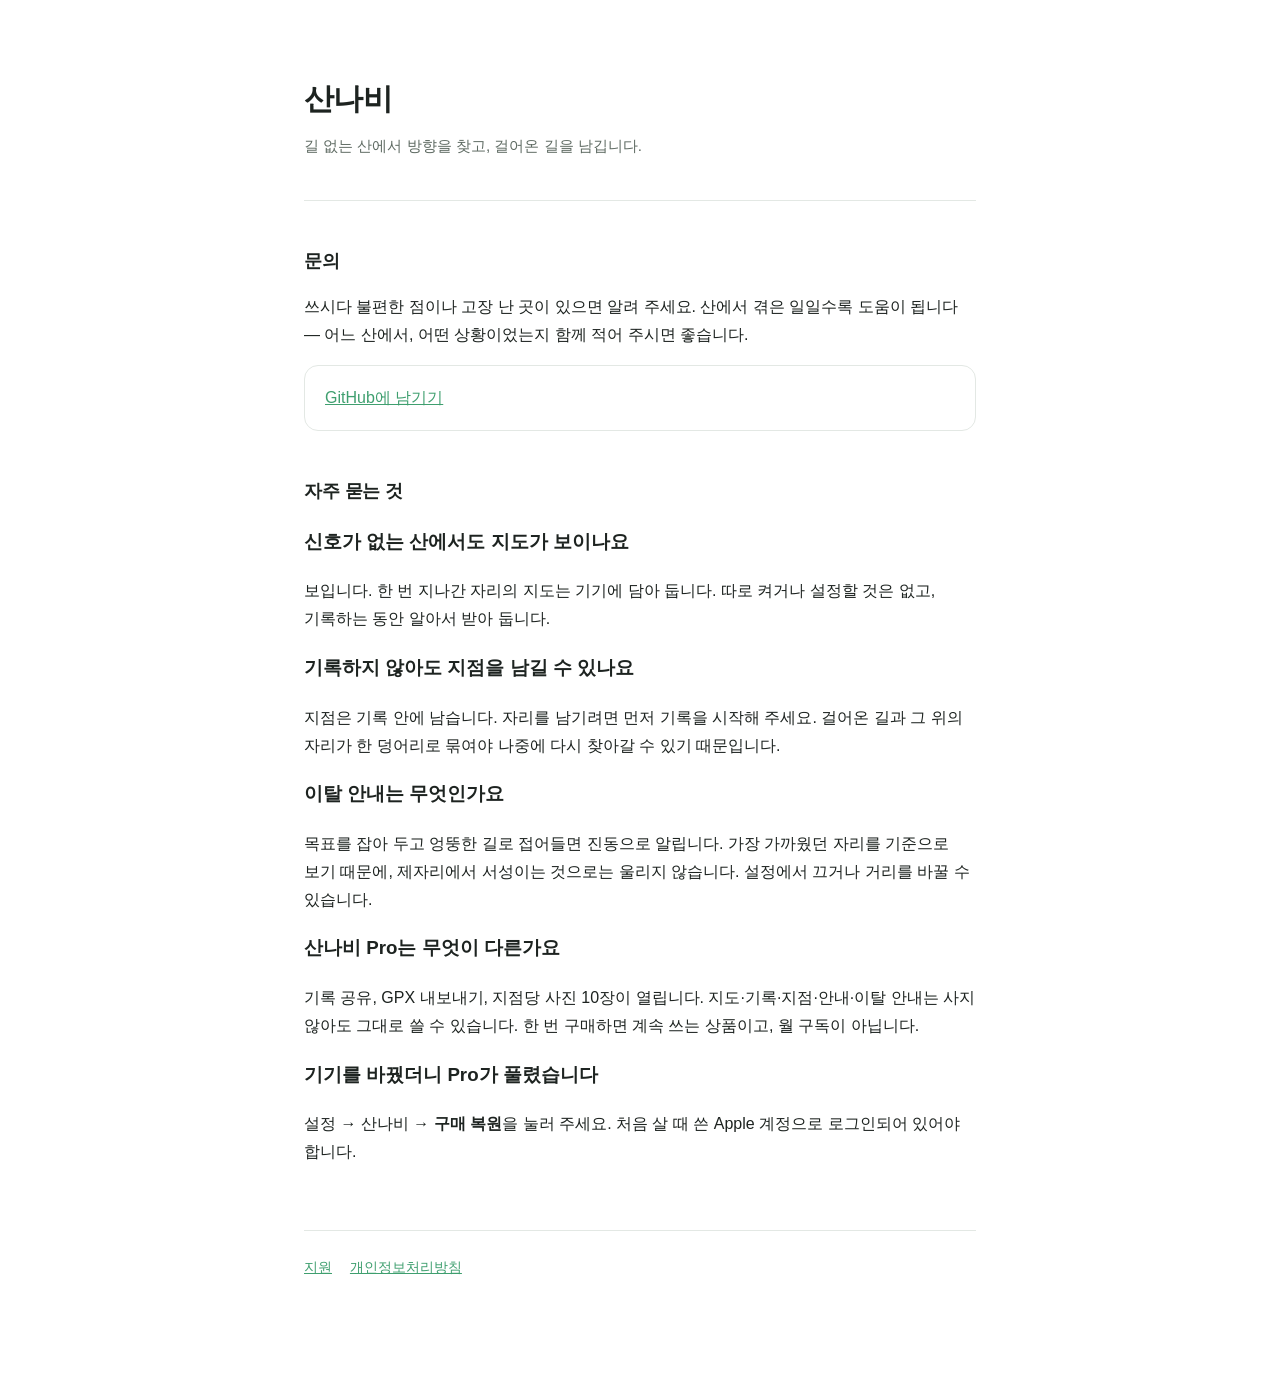
==== index.html @ 40bd8b4b "문서: 뿌리로 옮기고 Jekyll 끄기 Pages 가 /docs 가 아니라 뿌리를 보고 있어서 README.md 가 대문이 되고, privacy.html 과 style.css 는 " ====
<!doctype html>
<html lang="ko">
<head>
<meta charset="utf-8">
<meta name="viewport" content="width=device-width, initial-scale=1">
<title>산나비 지원</title>
<link rel="stylesheet" href="style.css">
</head>
<body>
<main>
  <header>
    <h1>산나비</h1>
    <p>길 없는 산에서 방향을 찾고, 걸어온 길을 남깁니다.</p>
  </header>

  <h2>문의</h2>
  <p>
    쓰시다 불편한 점이나 고장 난 곳이 있으면 알려 주세요.
    산에서 겪은 일일수록 도움이 됩니다 — 어느 산에서, 어떤 상황이었는지 함께 적어 주시면 좋습니다.
  </p>
  <div class="card">
    <p style="margin:0">
      <a href="https://github.com/kim-jong-seong/sannabi/issues">GitHub에 남기기</a>
    </p>
  </div>

  <h2>자주 묻는 것</h2>

  <h3>신호가 없는 산에서도 지도가 보이나요</h3>
  <p>
    보입니다. 한 번 지나간 자리의 지도는 기기에 담아 둡니다.
    따로 켜거나 설정할 것은 없고, 기록하는 동안 알아서 받아 둡니다.
  </p>

  <h3>기록하지 않아도 지점을 남길 수 있나요</h3>
  <p>
    지점은 기록 안에 남습니다. 자리를 남기려면 먼저 기록을 시작해 주세요.
    걸어온 길과 그 위의 자리가 한 덩어리로 묶여야 나중에 다시 찾아갈 수 있기 때문입니다.
  </p>

  <h3>이탈 안내는 무엇인가요</h3>
  <p>
    목표를 잡아 두고 엉뚱한 길로 접어들면 진동으로 알립니다.
    가장 가까웠던 자리를 기준으로 보기 때문에, 제자리에서 서성이는 것으로는 울리지 않습니다.
    설정에서 끄거나 거리를 바꿀 수 있습니다.
  </p>

  <h3>산나비 Pro는 무엇이 다른가요</h3>
  <p>
    기록 공유, GPX 내보내기, 지점당 사진 10장이 열립니다.
    지도·기록·지점·안내·이탈 안내는 사지 않아도 그대로 쓸 수 있습니다.
    한 번 구매하면 계속 쓰는 상품이고, 월 구독이 아닙니다.
  </p>

  <h3>기기를 바꿨더니 Pro가 풀렸습니다</h3>
  <p>
    설정 → 산나비 → <b>구매 복원</b>을 눌러 주세요.
    처음 살 때 쓴 Apple 계정으로 로그인되어 있어야 합니다.
  </p>

  <footer>
    <a href="./">지원</a>
    <a href="privacy.html">개인정보처리방침</a>
  </footer>
</main>
</body>
</html>
---- style.css ----
/* 산나비 문서 — 앱과 같은 결로. 잎 초록에서 물빛으로. */
:root {
  --ink: #1d2320;
  --dim: #5f6b63;
  --line: #e3e8e4;
  --bg: #ffffff;
  --accent: #3f9f6f;
}
@media (prefers-color-scheme: dark) {
  :root { --ink:#e9efea; --dim:#9aa8a0; --line:#2a322d; --bg:#141815; --accent:#5cc18c; }
}
* { box-sizing: border-box; }
body {
  margin: 0; padding: 0 24px 96px;
  background: var(--bg); color: var(--ink);
  font: 16px/1.75 -apple-system, BlinkMacSystemFont, "Apple SD Gothic Neo", "Pretendard", sans-serif;
  word-break: keep-all;
}
main { max-width: 42rem; margin: 0 auto; }
header { padding: 72px 0 40px; border-bottom: 1px solid var(--line); margin-bottom: 40px; }
h1 { margin: 0 0 8px; font-size: 1.9rem; letter-spacing: -0.02em; }
header p { margin: 0; color: var(--dim); font-size: 0.95rem; }
h2 { margin: 44px 0 12px; font-size: 1.15rem; letter-spacing: -0.01em; }
p, li { color: var(--ink); }
ul { padding-left: 1.1rem; }
li { margin: 6px 0; }
a { color: var(--accent); }
.note { color: var(--dim); font-size: 0.93rem; }
.card { border: 1px solid var(--line); border-radius: 14px; padding: 18px 20px; margin: 16px 0; }
footer { margin-top: 64px; padding-top: 24px; border-top: 1px solid var(--line); color: var(--dim); font-size: 0.88rem; }
footer a { margin-right: 14px; }
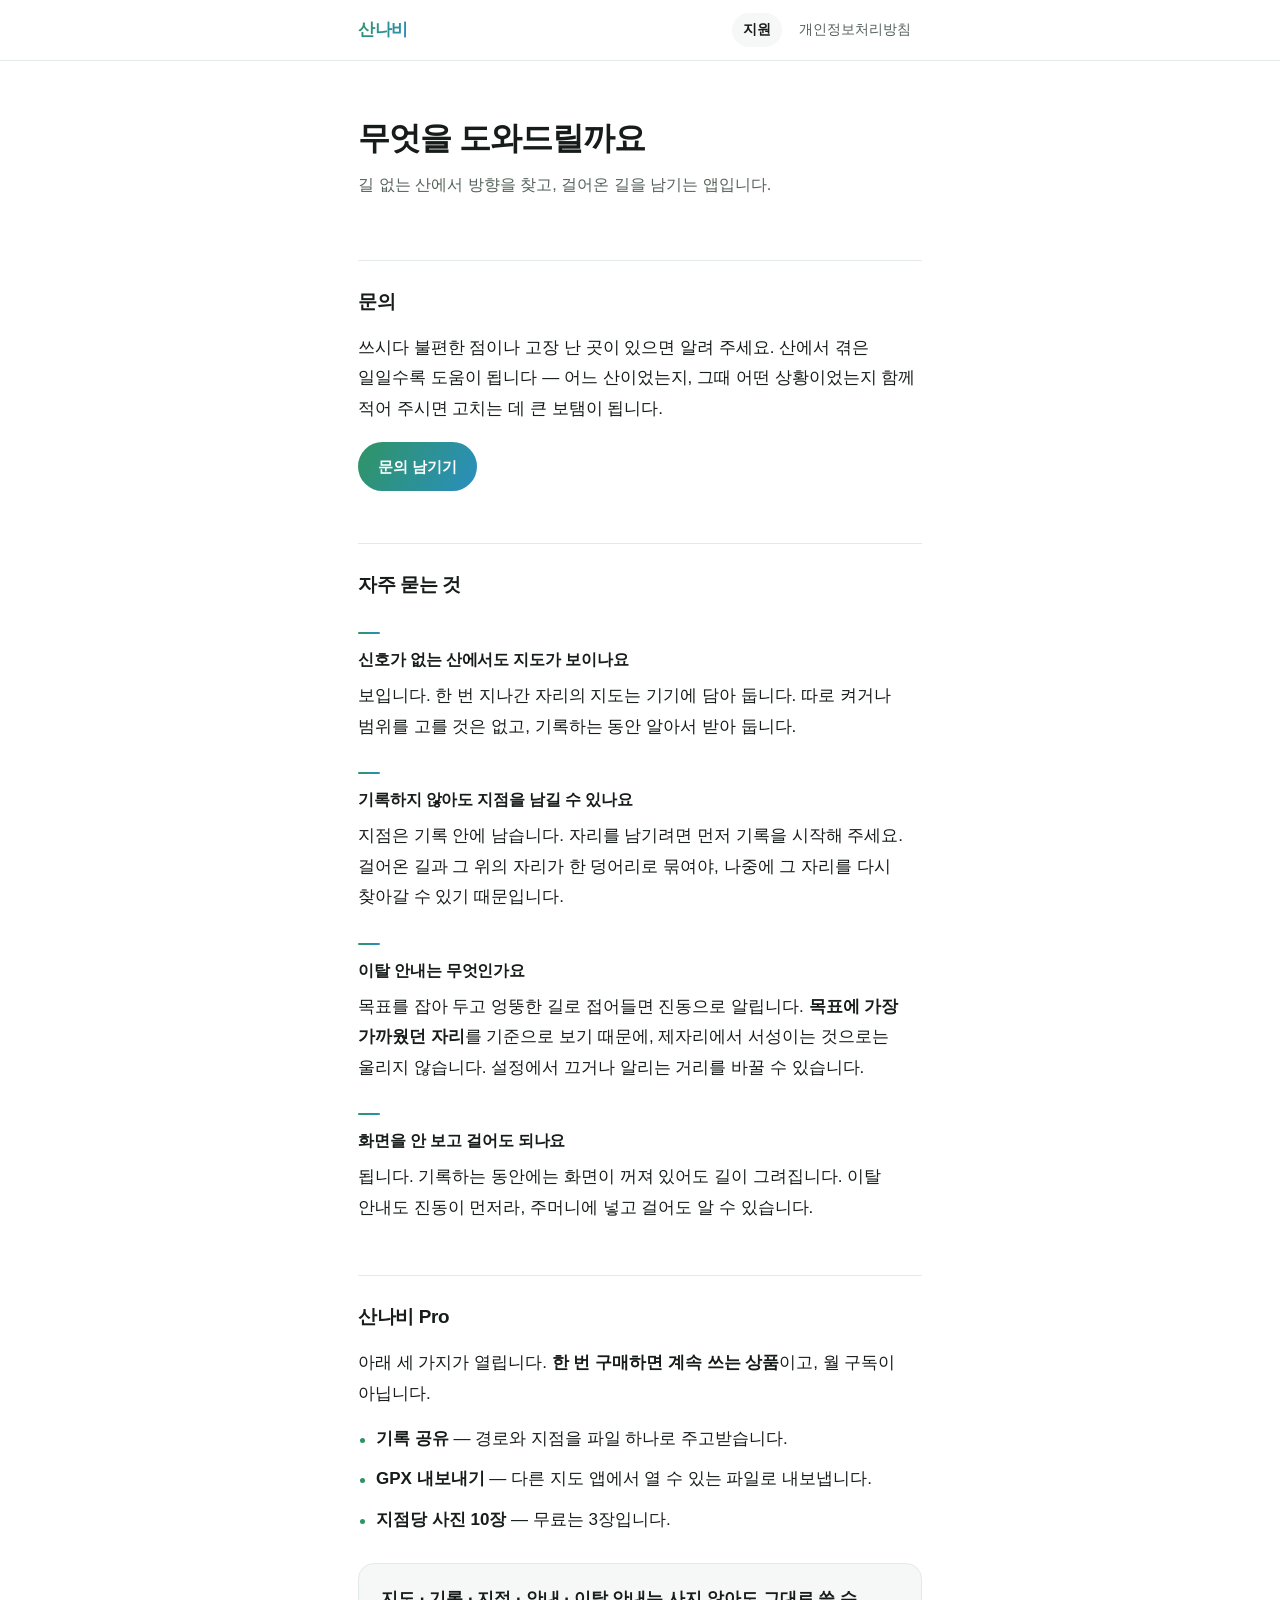
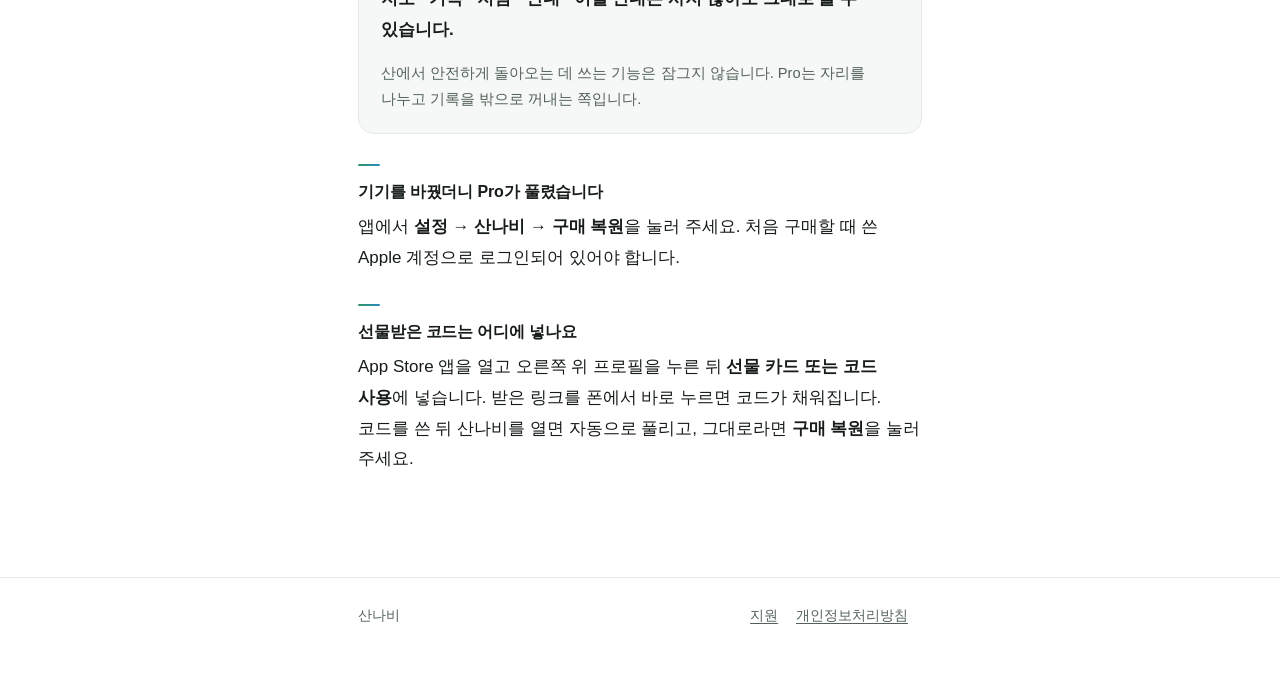
==== commit cadf969a: "문서: 읽히도록 디자인을 다시 잡음 `h3` 에 스타일이 없어 자주 묻는 질문들이 제멋대로 커 보였다. 이게 가장 큰 문제였다.  - 제목 층위를 h1·h2·h3 로 분명히 나누고" ====
--- a/index.html
+++ b/index.html
@@ -4,64 +4,109 @@
 <meta charset="utf-8">
 <meta name="viewport" content="width=device-width, initial-scale=1">
 <title>산나비 지원</title>
+<meta name="description" content="길 없는 산에서 방향을 찾고 걸어온 길을 남기는 앱, 산나비의 지원 문서입니다.">
 <link rel="stylesheet" href="style.css">
 </head>
 <body>
-<main>
-  <header>
-    <h1>산나비</h1>
-    <p>길 없는 산에서 방향을 찾고, 걸어온 길을 남깁니다.</p>
+
+<div class="top">
+  <div class="wrap">
+    <a class="brand" href="./">산나비</a>
+    <nav>
+      <a href="./" aria-current="page">지원</a>
+      <a href="privacy.html">개인정보처리방침</a>
+    </nav>
+  </div>
+</div>
+
+<div class="wrap">
+  <header class="page">
+    <h1>무엇을 도와드릴까요</h1>
+    <p class="lede">길 없는 산에서 방향을 찾고, 걸어온 길을 남기는 앱입니다.</p>
   </header>
 
-  <h2>문의</h2>
-  <p>
-    쓰시다 불편한 점이나 고장 난 곳이 있으면 알려 주세요.
-    산에서 겪은 일일수록 도움이 됩니다 — 어느 산에서, 어떤 상황이었는지 함께 적어 주시면 좋습니다.
-  </p>
-  <div class="card">
-    <p style="margin:0">
-      <a href="https://github.com/kim-jong-seong/sannabi/issues">GitHub에 남기기</a>
+  <main>
+    <h2>문의</h2>
+    <p>
+      쓰시다 불편한 점이나 고장 난 곳이 있으면 알려 주세요.
+      산에서 겪은 일일수록 도움이 됩니다 — 어느 산이었는지, 그때 어떤 상황이었는지
+      함께 적어 주시면 고치는 데 큰 보탬이 됩니다.
     </p>
+    <p>
+      <a class="action" href="https://github.com/kim-jong-seong/sannabi/issues">문의 남기기</a>
+    </p>
+
+    <h2>자주 묻는 것</h2>
+
+    <h3>신호가 없는 산에서도 지도가 보이나요</h3>
+    <p>
+      보입니다. 한 번 지나간 자리의 지도는 기기에 담아 둡니다.
+      따로 켜거나 범위를 고를 것은 없고, 기록하는 동안 알아서 받아 둡니다.
+    </p>
+
+    <h3>기록하지 않아도 지점을 남길 수 있나요</h3>
+    <p>
+      지점은 기록 안에 남습니다. 자리를 남기려면 먼저 기록을 시작해 주세요.
+      걸어온 길과 그 위의 자리가 한 덩어리로 묶여야, 나중에 그 자리를 다시 찾아갈 수 있기 때문입니다.
+    </p>
+
+    <h3>이탈 안내는 무엇인가요</h3>
+    <p>
+      목표를 잡아 두고 엉뚱한 길로 접어들면 진동으로 알립니다.
+      <b>목표에 가장 가까웠던 자리</b>를 기준으로 보기 때문에, 제자리에서 서성이는 것으로는 울리지 않습니다.
+      설정에서 끄거나 알리는 거리를 바꿀 수 있습니다.
+    </p>
+
+    <h3>화면을 안 보고 걸어도 되나요</h3>
+    <p>
+      됩니다. 기록하는 동안에는 화면이 꺼져 있어도 길이 그려집니다.
+      이탈 안내도 진동이 먼저라, 주머니에 넣고 걸어도 알 수 있습니다.
+    </p>
+
+    <h2>산나비 Pro</h2>
+    <p>
+      아래 세 가지가 열립니다. <b>한 번 구매하면 계속 쓰는 상품</b>이고, 월 구독이 아닙니다.
+    </p>
+    <ul>
+      <li><b>기록 공유</b> — 경로와 지점을 파일 하나로 주고받습니다.</li>
+      <li><b>GPX 내보내기</b> — 다른 지도 앱에서 열 수 있는 파일로 내보냅니다.</li>
+      <li><b>지점당 사진 10장</b> — 무료는 3장입니다.</li>
+    </ul>
+
+    <div class="callout">
+      <p>
+        <b>지도 · 기록 · 지점 · 안내 · 이탈 안내는 사지 않아도 그대로 쓸 수 있습니다.</b>
+      </p>
+      <p class="soft">
+        산에서 안전하게 돌아오는 데 쓰는 기능은 잠그지 않습니다.
+        Pro는 자리를 나누고 기록을 밖으로 꺼내는 쪽입니다.
+      </p>
+    </div>
+
+    <h3>기기를 바꿨더니 Pro가 풀렸습니다</h3>
+    <p>
+      앱에서 <b>설정 → 산나비 → 구매 복원</b>을 눌러 주세요.
+      처음 구매할 때 쓴 Apple 계정으로 로그인되어 있어야 합니다.
+    </p>
+
+    <h3>선물받은 코드는 어디에 넣나요</h3>
+    <p>
+      App Store 앱을 열고 오른쪽 위 프로필을 누른 뒤 <b>선물 카드 또는 코드 사용</b>에 넣습니다.
+      받은 링크를 폰에서 바로 누르면 코드가 채워집니다.
+      코드를 쓴 뒤 산나비를 열면 자동으로 풀리고, 그대로라면 <b>구매 복원</b>을 눌러 주세요.
+    </p>
+  </main>
+</div>
+
+<footer>
+  <div class="wrap">
+    <span>산나비</span>
+    <span>
+      <a href="./">지원</a>
+      <a href="privacy.html">개인정보처리방침</a>
+    </span>
   </div>
+</footer>
 
-  <h2>자주 묻는 것</h2>
-
-  <h3>신호가 없는 산에서도 지도가 보이나요</h3>
-  <p>
-    보입니다. 한 번 지나간 자리의 지도는 기기에 담아 둡니다.
-    따로 켜거나 설정할 것은 없고, 기록하는 동안 알아서 받아 둡니다.
-  </p>
-
-  <h3>기록하지 않아도 지점을 남길 수 있나요</h3>
-  <p>
-    지점은 기록 안에 남습니다. 자리를 남기려면 먼저 기록을 시작해 주세요.
-    걸어온 길과 그 위의 자리가 한 덩어리로 묶여야 나중에 다시 찾아갈 수 있기 때문입니다.
-  </p>
-
-  <h3>이탈 안내는 무엇인가요</h3>
-  <p>
-    목표를 잡아 두고 엉뚱한 길로 접어들면 진동으로 알립니다.
-    가장 가까웠던 자리를 기준으로 보기 때문에, 제자리에서 서성이는 것으로는 울리지 않습니다.
-    설정에서 끄거나 거리를 바꿀 수 있습니다.
-  </p>
-
-  <h3>산나비 Pro는 무엇이 다른가요</h3>
-  <p>
-    기록 공유, GPX 내보내기, 지점당 사진 10장이 열립니다.
-    지도·기록·지점·안내·이탈 안내는 사지 않아도 그대로 쓸 수 있습니다.
-    한 번 구매하면 계속 쓰는 상품이고, 월 구독이 아닙니다.
-  </p>
-
-  <h3>기기를 바꿨더니 Pro가 풀렸습니다</h3>
-  <p>
-    설정 → 산나비 → <b>구매 복원</b>을 눌러 주세요.
-    처음 살 때 쓴 Apple 계정으로 로그인되어 있어야 합니다.
-  </p>
-
-  <footer>
-    <a href="./">지원</a>
-    <a href="privacy.html">개인정보처리방침</a>
-  </footer>
-</main>
 </body>
 </html>
--- a/style.css
+++ b/style.css
@@ -1,31 +1,238 @@
-/* 산나비 문서 — 앱과 같은 결로. 잎 초록에서 물빛으로. */
+/* 산나비 웹 문서
+ *
+ * 앱과 같은 결로 간다 — 흰 바탕, 넉넉한 여백, 잎 초록에서 물빛으로 흐르는 강조색.
+ * 산에서 쓰는 앱이니 문서도 한눈에 읽히는 것이 먼저다. 장식은 최소로 둔다.
+ */
+
 :root {
-  --ink: #1d2320;
-  --dim: #5f6b63;
-  --line: #e3e8e4;
-  --bg: #ffffff;
-  --accent: #3f9f6f;
-}
+  --ink:      #161c19;   /* 본문 */
+  --ink-soft: #55625b;   /* 부연 */
+  --line:     #e4eae6;
+  --bg:       #ffffff;
+  --bg-soft:  #f5f8f6;
+  --leaf:     #2f9464;
+  --water:    #2a8fbe;
+  --measure:  38rem;
+}
+
 @media (prefers-color-scheme: dark) {
-  :root { --ink:#e9efea; --dim:#9aa8a0; --line:#2a322d; --bg:#141815; --accent:#5cc18c; }
-}
+  :root {
+    --ink:      #e8eeea;
+    --ink-soft: #9fada5;
+    --line:     #262e29;
+    --bg:       #101412;
+    --bg-soft:  #171d1a;
+    --leaf:     #5cc68d;
+    --water:    #5ab6e0;
+  }
+}
+
 * { box-sizing: border-box; }
+
+html { -webkit-text-size-adjust: 100%; }
+
 body {
-  margin: 0; padding: 0 24px 96px;
-  background: var(--bg); color: var(--ink);
-  font: 16px/1.75 -apple-system, BlinkMacSystemFont, "Apple SD Gothic Neo", "Pretendard", sans-serif;
+  margin: 0;
+  background: var(--bg);
+  color: var(--ink);
+  font-family: -apple-system, BlinkMacSystemFont, "Pretendard",
+               "Apple SD Gothic Neo", "Noto Sans KR", sans-serif;
+  font-size: 17px;
+  line-height: 1.8;
+  /* 한글은 단어 중간에서 끊기면 읽기 나쁘다 */
   word-break: keep-all;
-}
-main { max-width: 42rem; margin: 0 auto; }
-header { padding: 72px 0 40px; border-bottom: 1px solid var(--line); margin-bottom: 40px; }
-h1 { margin: 0 0 8px; font-size: 1.9rem; letter-spacing: -0.02em; }
-header p { margin: 0; color: var(--dim); font-size: 0.95rem; }
-h2 { margin: 44px 0 12px; font-size: 1.15rem; letter-spacing: -0.01em; }
-p, li { color: var(--ink); }
-ul { padding-left: 1.1rem; }
-li { margin: 6px 0; }
-a { color: var(--accent); }
-.note { color: var(--dim); font-size: 0.93rem; }
-.card { border: 1px solid var(--line); border-radius: 14px; padding: 18px 20px; margin: 16px 0; }
-footer { margin-top: 64px; padding-top: 24px; border-top: 1px solid var(--line); color: var(--dim); font-size: 0.88rem; }
-footer a { margin-right: 14px; }
+  overflow-wrap: break-word;
+}
+
+.wrap {
+  max-width: var(--measure);
+  margin: 0 auto;
+  padding: 0 22px;
+}
+
+/* ── 머리말 ─────────────────────────────── */
+
+.top {
+  border-bottom: 1px solid var(--line);
+  background: var(--bg);
+}
+
+.top .wrap {
+  display: flex;
+  align-items: center;
+  justify-content: space-between;
+  gap: 16px;
+  min-height: 60px;
+}
+
+.brand {
+  font-size: 1.05rem;
+  font-weight: 700;
+  letter-spacing: -0.02em;
+  text-decoration: none;
+  background: linear-gradient(120deg, var(--leaf), var(--water));
+  -webkit-background-clip: text;
+  background-clip: text;
+  color: transparent;
+}
+
+nav { display: flex; gap: 6px; }
+
+nav a {
+  font-size: 0.86rem;
+  color: var(--ink-soft);
+  text-decoration: none;
+  padding: 5px 11px;
+  border-radius: 999px;
+  white-space: nowrap;
+}
+
+nav a:hover { background: var(--bg-soft); color: var(--ink); }
+
+/* 지금 보고 있는 쪽 */
+nav a[aria-current="page"] {
+  background: var(--bg-soft);
+  color: var(--ink);
+  font-weight: 600;
+}
+
+/* ── 제목 ──────────────────────────────── */
+
+header.page { padding: 56px 0 8px; }
+
+h1 {
+  margin: 0;
+  font-size: 2rem;
+  line-height: 1.35;
+  letter-spacing: -0.03em;
+  font-weight: 700;
+}
+
+.lede {
+  margin: 10px 0 0;
+  color: var(--ink-soft);
+  font-size: 1.02rem;
+}
+
+.stamp {
+  margin: 14px 0 0;
+  color: var(--ink-soft);
+  font-size: 0.84rem;
+  letter-spacing: 0.01em;
+}
+
+/* ── 본문 ──────────────────────────────── */
+
+main { padding-bottom: 88px; }
+
+h2 {
+  margin: 52px 0 14px;
+  padding-top: 24px;
+  border-top: 1px solid var(--line);
+  font-size: 1.18rem;
+  letter-spacing: -0.02em;
+  font-weight: 700;
+}
+
+/* 묻고 답하는 꼭지. 질문이 답보다 또렷해야 훑어볼 수 있다. */
+h3 {
+  margin: 30px 0 6px;
+  font-size: 1rem;
+  font-weight: 600;
+  letter-spacing: -0.01em;
+}
+
+h3::before {
+  content: "";
+  display: block;
+  width: 22px;
+  height: 2px;
+  margin-bottom: 12px;
+  border-radius: 2px;
+  background: linear-gradient(90deg, var(--leaf), var(--water));
+}
+
+p { margin: 0 0 14px; }
+
+ul { margin: 0 0 16px; padding-left: 0; list-style: none; }
+
+li {
+  position: relative;
+  margin: 10px 0;
+  padding-left: 18px;
+}
+
+li::before {
+  content: "";
+  position: absolute;
+  left: 2px;
+  top: 0.82em;
+  width: 5px;
+  height: 5px;
+  border-radius: 50%;
+  background: var(--leaf);
+}
+
+b, strong { font-weight: 600; }
+
+a { color: var(--water); text-underline-offset: 3px; }
+
+.soft { color: var(--ink-soft); font-size: 0.92rem; }
+
+/* 꼭 짚고 넘어가야 할 한 문단 */
+.callout {
+  margin: 28px 0;
+  padding: 20px 22px;
+  border-radius: 16px;
+  background: var(--bg-soft);
+  border: 1px solid var(--line);
+}
+
+.callout p:last-child { margin-bottom: 0; }
+
+/* 누르러 가는 자리 */
+.action {
+  display: inline-flex;
+  align-items: center;
+  gap: 7px;
+  margin-top: 4px;
+  padding: 11px 20px;
+  border-radius: 999px;
+  background: linear-gradient(120deg, var(--leaf), var(--water));
+  color: #fff;
+  font-size: 0.94rem;
+  font-weight: 600;
+  text-decoration: none;
+}
+
+.action:hover { opacity: 0.9; }
+
+/* ── 꼬리말 ─────────────────────────────── */
+
+footer {
+  border-top: 1px solid var(--line);
+  padding: 26px 0 60px;
+  color: var(--ink-soft);
+  font-size: 0.86rem;
+}
+
+footer .wrap {
+  display: flex;
+  flex-wrap: wrap;
+  align-items: center;
+  justify-content: space-between;
+  gap: 10px;
+}
+
+footer a { color: var(--ink-soft); margin-right: 14px; }
+
+/* ── 좁은 화면 ──────────────────────────── */
+
+@media (max-width: 480px) {
+  body { font-size: 16px; }
+  header.page { padding-top: 40px; }
+  h1 { font-size: 1.65rem; }
+  h2 { margin-top: 42px; }
+  .top .wrap { min-height: 54px; }
+  nav a { padding: 5px 9px; font-size: 0.82rem; }
+}
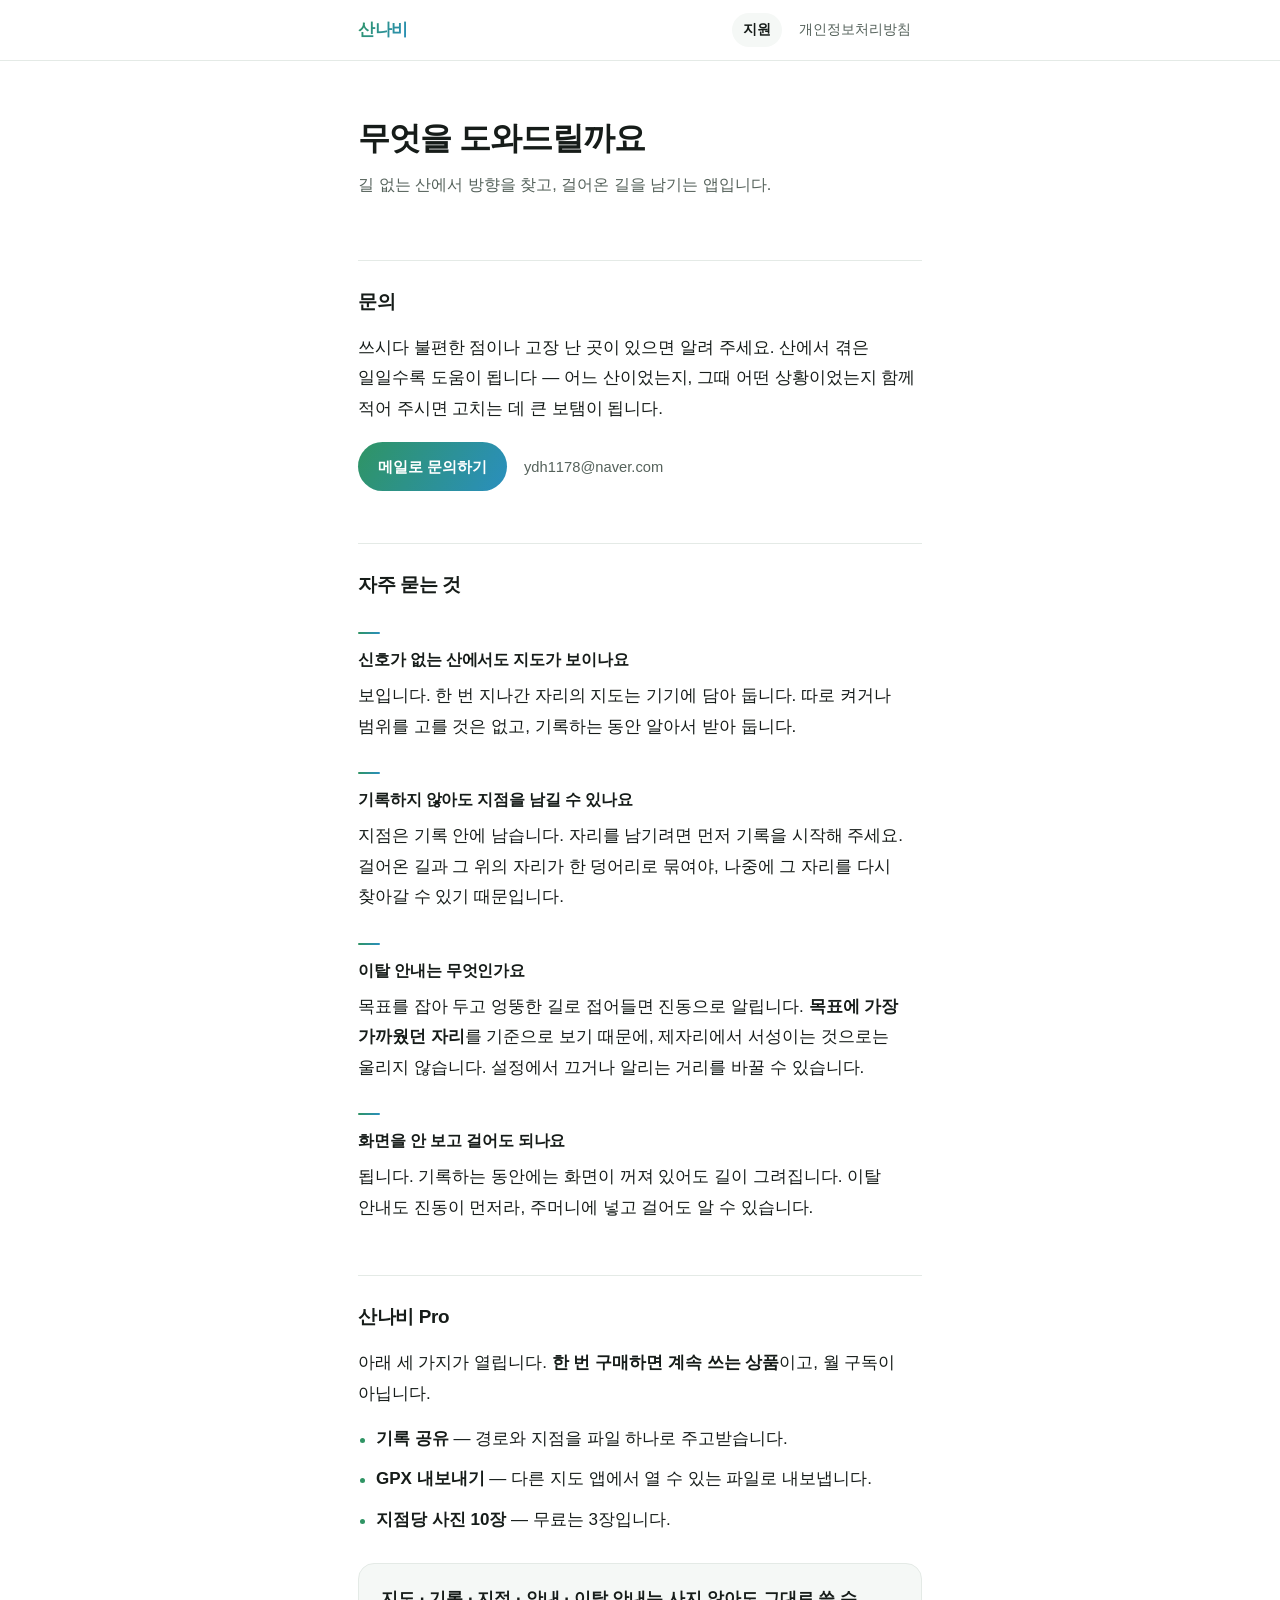
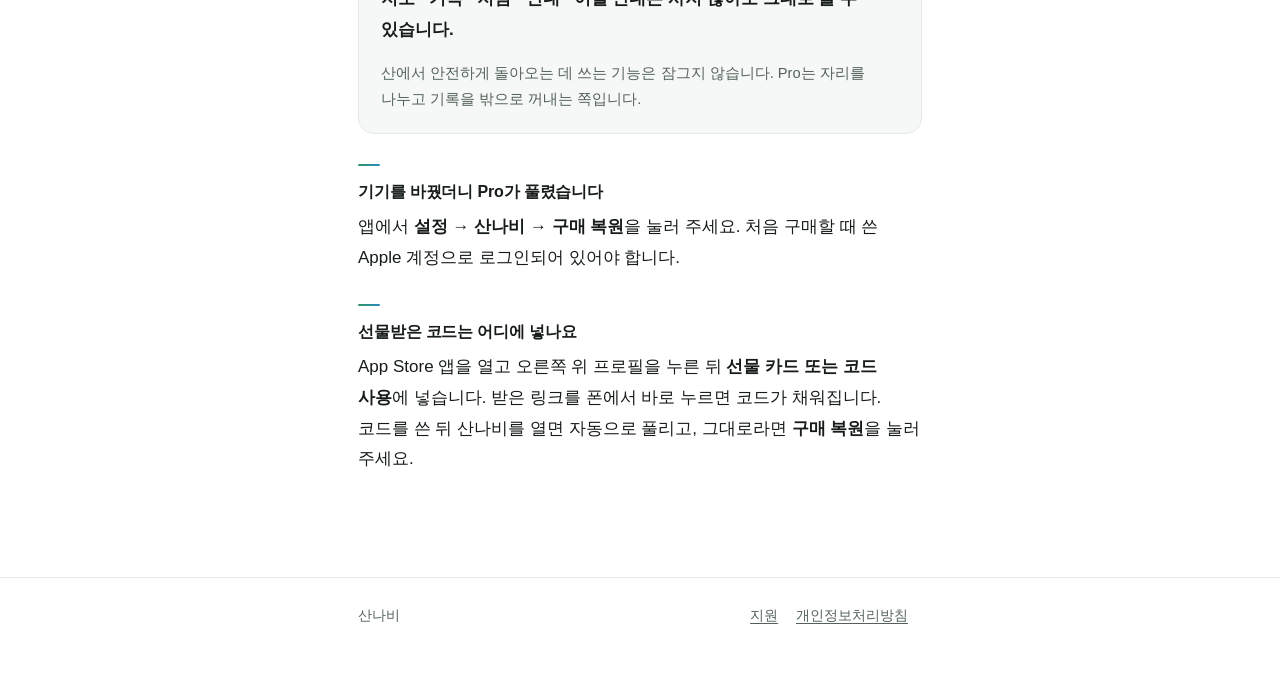
==== commit a1bb4945: "문서: 문의 창구를 메일로 GitHub Issues 는 계정이 있어야 글을 쓸 수 있고, 남긴 글이 누구에게나 보인다. 채집하시는 분들에게는 둘 다 걸림돌이라 메일로 바꾼다.  주" ====
--- a/index.html
+++ b/index.html
@@ -33,7 +33,8 @@
       함께 적어 주시면 고치는 데 큰 보탬이 됩니다.
     </p>
     <p>
-      <a class="action" href="https://github.com/kim-jong-seong/sannabi/issues">문의 남기기</a>
+      <a class="action" href="mailto:ydh1178@naver.com?subject=%EC%82%B0%EB%82%98%EB%B9%84%20%EB%AC%B8%EC%9D%98">메일로 문의하기</a>
+      <span class="soft" style="margin-left:12px">ydh1178@naver.com</span>
     </p>
 
     <h2>자주 묻는 것</h2>
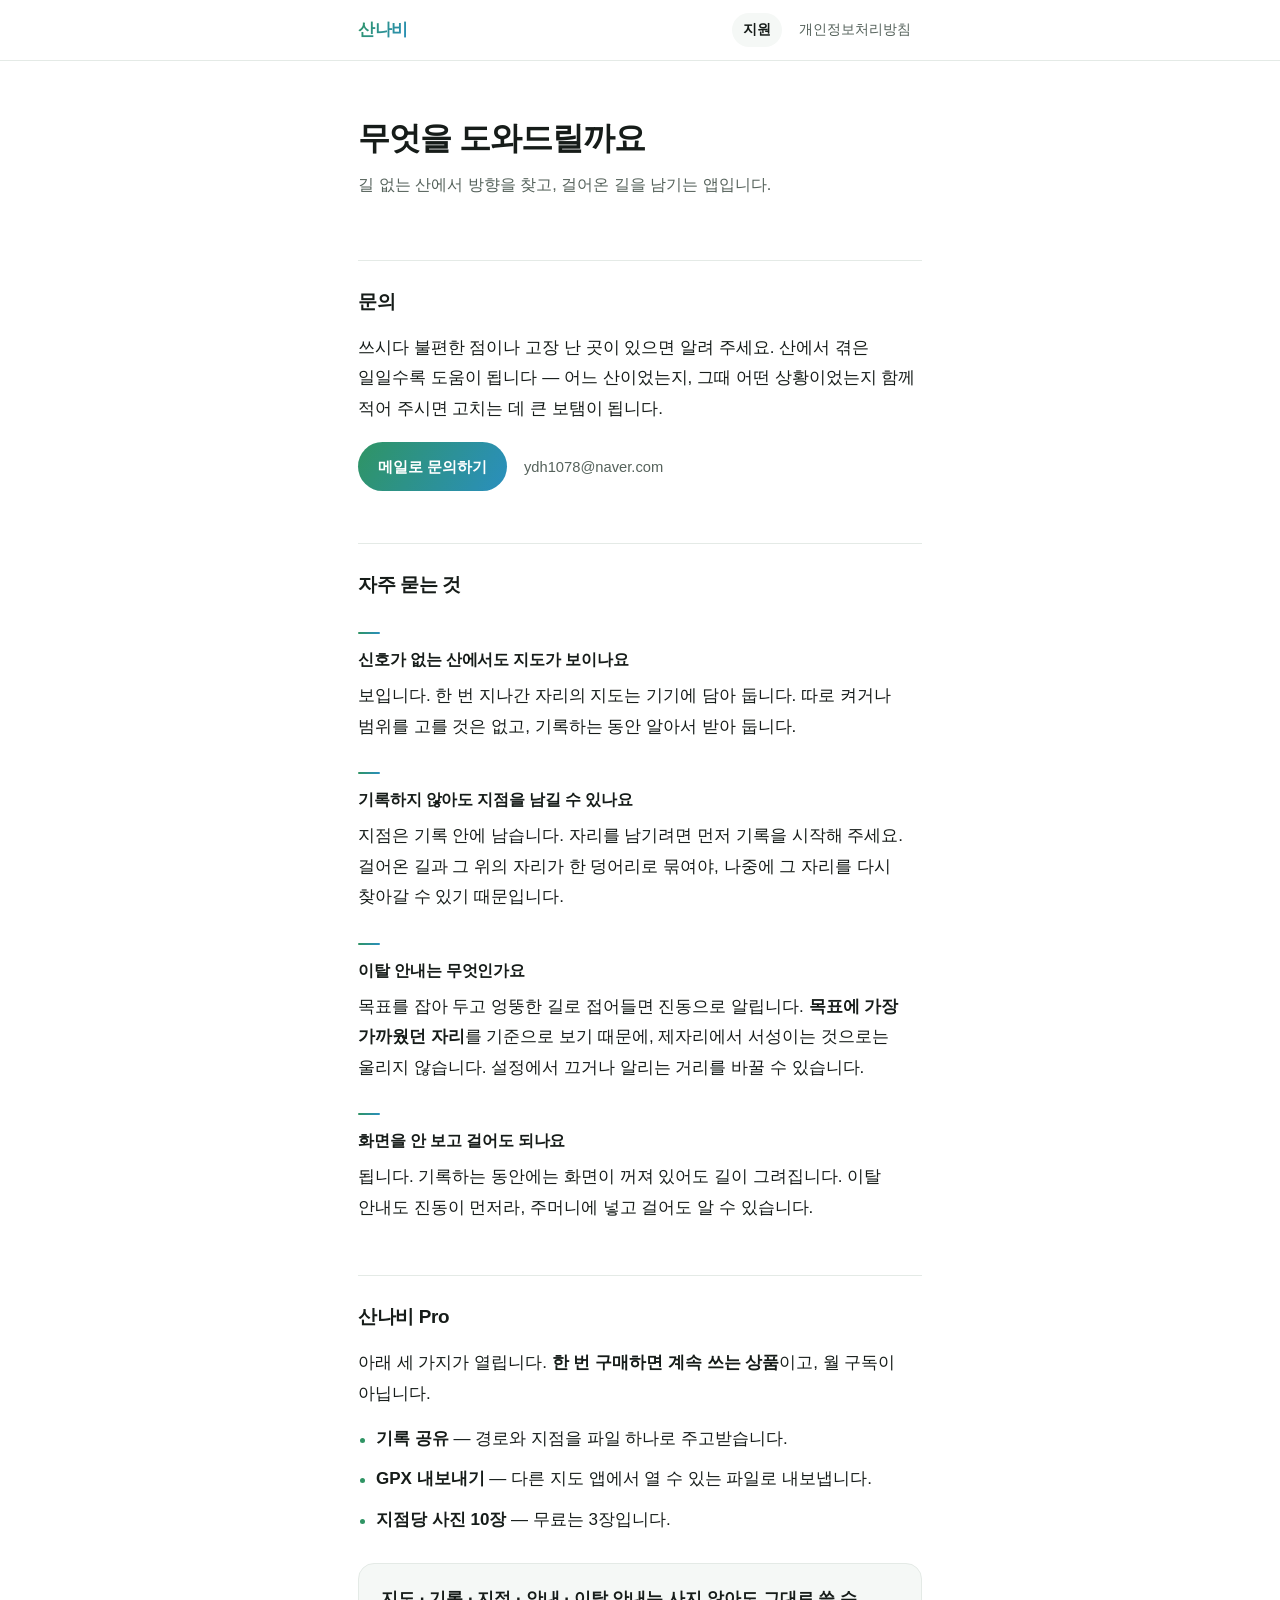
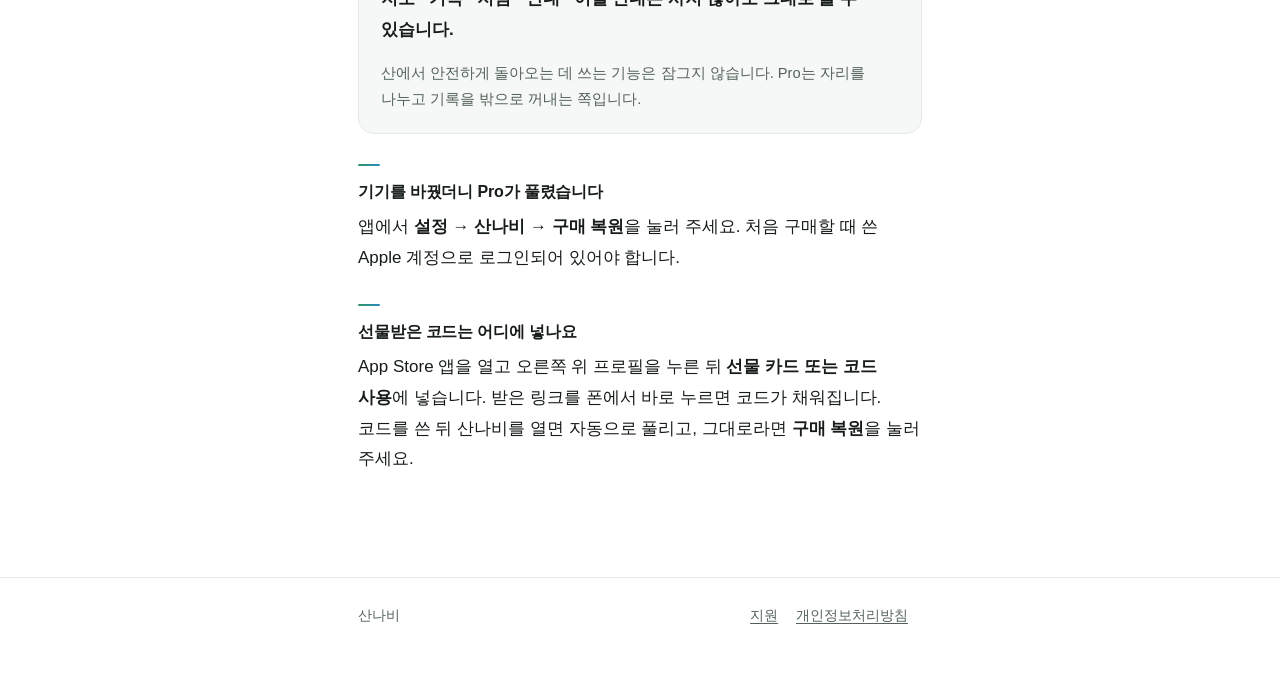
==== commit 11d3529e: "문서: 문의 주소를 ydh1078 로 바로잡음 subwayInfo 는 전부 ydh1078 을 쓰고 있고, Apple 개발자 인증서에도 그 주소가 박혀 있다. 이 맥의 git 설정에" ====
--- a/index.html
+++ b/index.html
@@ -33,8 +33,8 @@
       함께 적어 주시면 고치는 데 큰 보탬이 됩니다.
     </p>
     <p>
-      <a class="action" href="mailto:ydh1178@naver.com?subject=%EC%82%B0%EB%82%98%EB%B9%84%20%EB%AC%B8%EC%9D%98">메일로 문의하기</a>
-      <span class="soft" style="margin-left:12px">ydh1178@naver.com</span>
+      <a class="action" href="mailto:ydh1078@naver.com?subject=%EC%82%B0%EB%82%98%EB%B9%84%20%EB%AC%B8%EC%9D%98">메일로 문의하기</a>
+      <span class="soft" style="margin-left:12px">ydh1078@naver.com</span>
     </p>
 
     <h2>자주 묻는 것</h2>
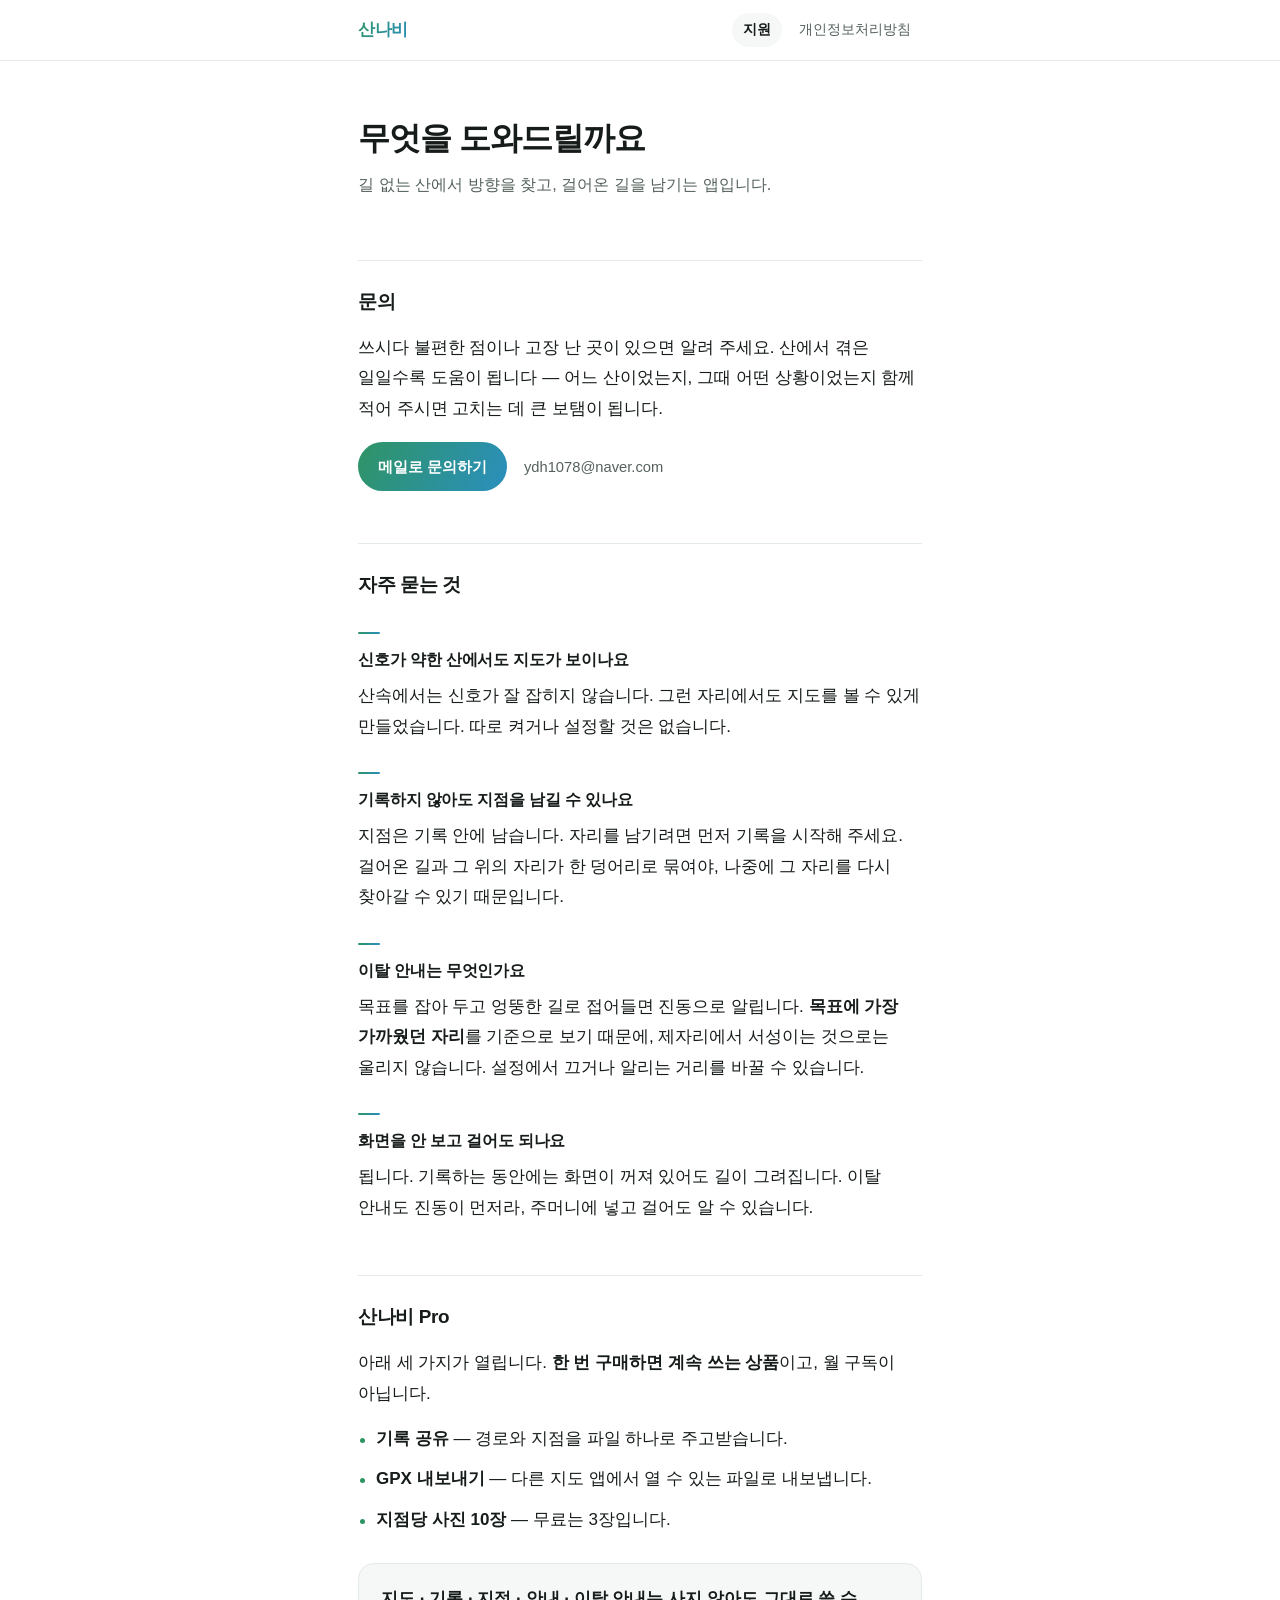
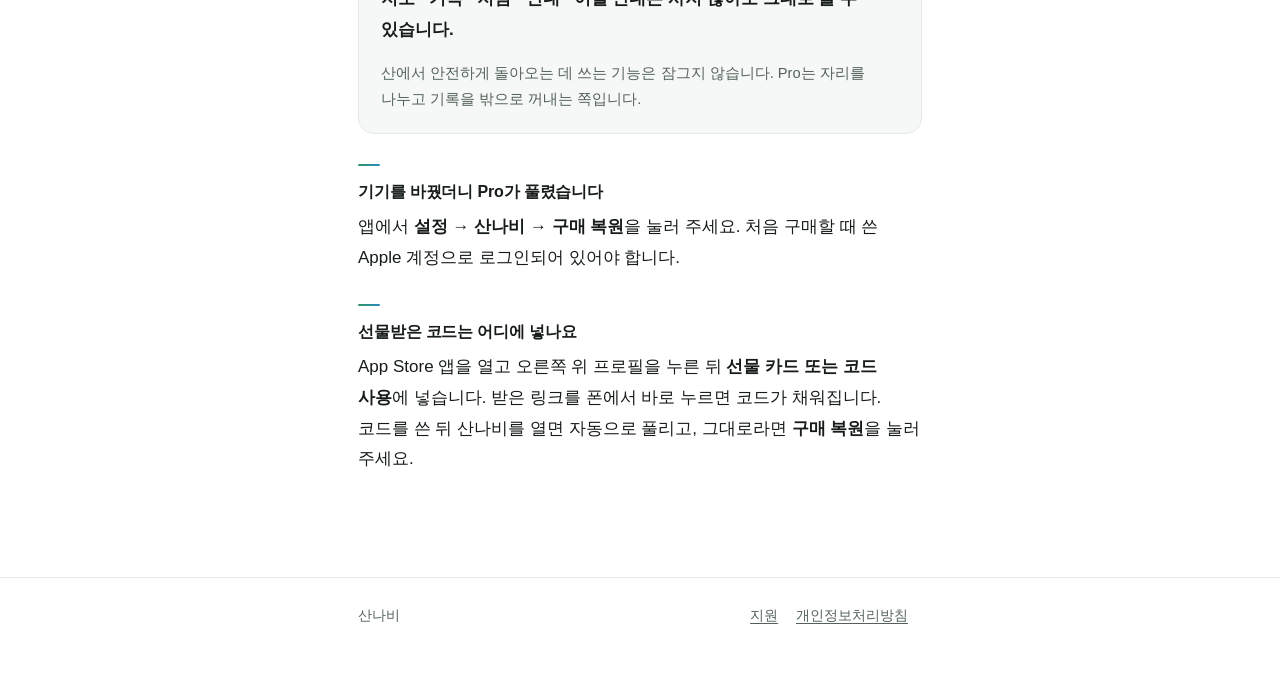
==== commit ef6cd6a3: "문서: 지도를 담아 두는 방식은 말하지 않는다 쓰임만 말하고 됨됨이는 적지 않는다. 사용자에게 필요한 것은 "신호가 약한 곳에서도 지도가 보인다"까지고, 어떻게 그렇게 되는지는 아" ====
--- a/index.html
+++ b/index.html
@@ -39,10 +39,10 @@
 
     <h2>자주 묻는 것</h2>
 
-    <h3>신호가 없는 산에서도 지도가 보이나요</h3>
+    <h3>신호가 약한 산에서도 지도가 보이나요</h3>
     <p>
-      보입니다. 한 번 지나간 자리의 지도는 기기에 담아 둡니다.
-      따로 켜거나 범위를 고를 것은 없고, 기록하는 동안 알아서 받아 둡니다.
+      산속에서는 신호가 잘 잡히지 않습니다. 그런 자리에서도 지도를 볼 수 있게 만들었습니다.
+      따로 켜거나 설정할 것은 없습니다.
     </p>
 
     <h3>기록하지 않아도 지점을 남길 수 있나요</h3>
